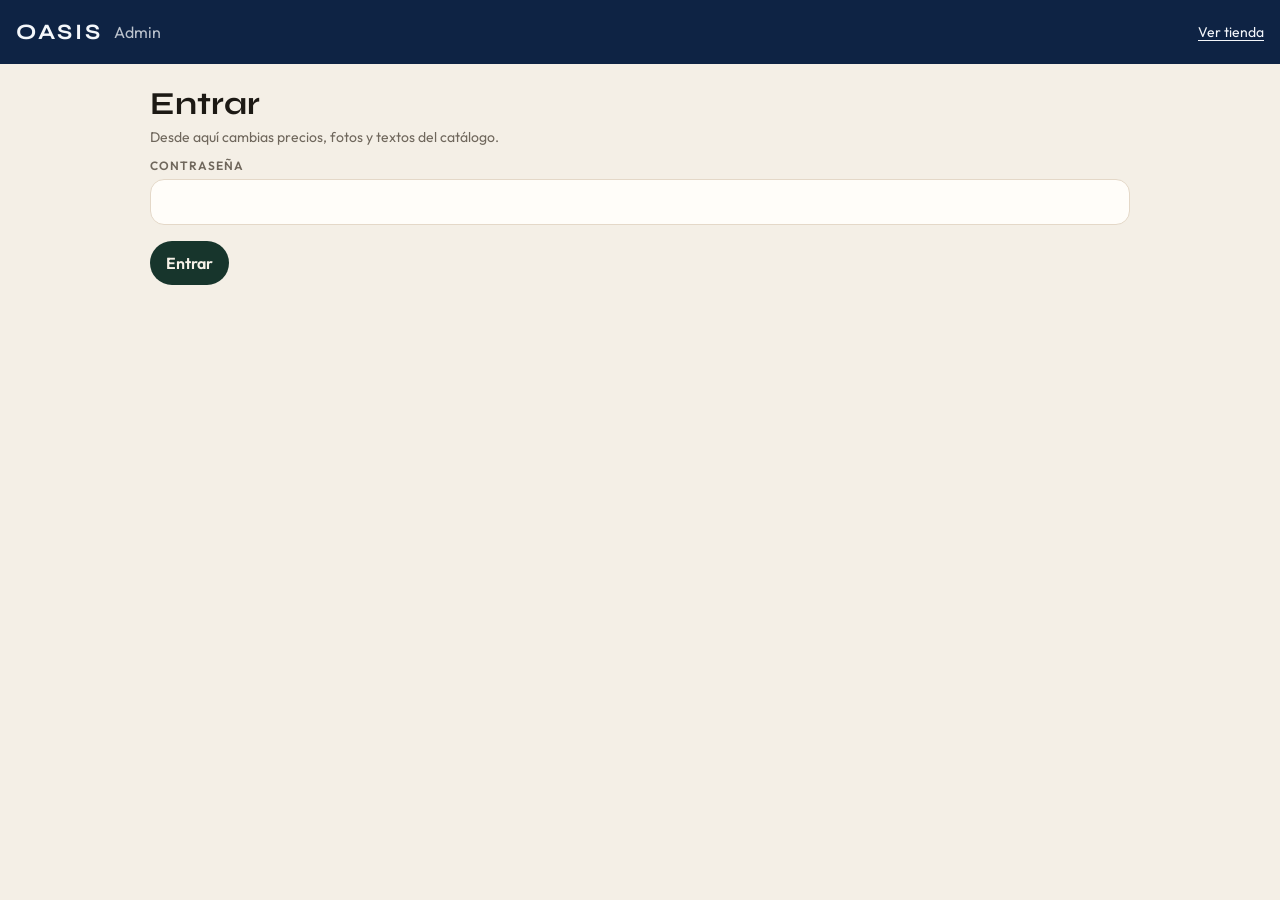
==== admin/index.html @ 055321c4 "Add the Oasis shop with catalog, cart, and admin. The store can be edited from /admin and orders go " ====
<!DOCTYPE html>
<html lang="es">
<head>
  <meta charset="utf-8">
  <meta name="viewport" content="width=device-width, initial-scale=1, viewport-fit=cover">
  <title>Admin · Oasis Tienda</title>
  <meta name="theme-color" content="#0e2344">
  <link rel="preconnect" href="https://fonts.googleapis.com">
  <link rel="preconnect" href="https://fonts.gstatic.com" crossorigin>
  <link href="https://fonts.googleapis.com/css2?family=Outfit:wght@400;500;600&family=Syne:wght@600;700&display=swap" rel="stylesheet">
  <link rel="stylesheet" href="/admin/admin.css">
</head>
<body>
  <header class="top">
    <a class="brand" href="/">Oasis</a>
    <p>Admin</p>
    <a class="back" href="/">Ver tienda</a>
  </header>

  <main id="gate" class="sheet">
    <h1>Entrar</h1>
    <p class="hint">Desde aquí cambias precios, fotos y textos del catálogo.</p>
    <form id="login">
      <label>Contraseña <input id="password" type="password" autocomplete="current-password" required></label>
      <button type="submit">Entrar</button>
      <p id="login-status" class="status" role="status"></p>
    </form>
  </main>

  <main id="desk" hidden>
    <section id="list-view">
      <div class="list-bar">
        <h1>Catálogo</h1>
        <button type="button" id="add-product">Nuevo perfume</button>
      </div>
      <div id="product-list" class="product-list"></div>
    </section>

    <section id="editor-view" hidden>
      <form id="editor" class="editor">
        <div class="editor-top">
          <h1 id="editor-title">Editar</h1>
          <button type="button" id="cancel" class="ghost">Volver</button>
        </div>
        <div class="editor-grid">
          <div class="photo-field">
            <div class="photo-frame"><img id="preview" alt=""></div>
            <label class="file">
              Cambiar foto
              <input id="photo" type="file" accept="image/jpeg,image/png,image/webp,image/gif">
            </label>
          </div>
          <div class="fields">
            <label>Casa <input name="brand" required></label>
            <label>Nombre <input name="name" required></label>
            <div class="split">
              <label>Tamaño <input name="size" placeholder="100 ml" required></label>
              <label>Precio en $ <input name="price" type="number" min="0" step="0.01" required></label>
            </div>
            <label>Categoría
              <select name="family">
                <option value="caballero">Caballero</option>
                <option value="dama">Dama</option>
                <option value="otros">Otros</option>
              </select>
            </label>
            <label>Notas cortas <input name="accords" placeholder="Dátil, canela y vainilla"></label>
            <label>Descripción <textarea name="summary" rows="3"></textarea></label>
            <fieldset>
              <legend>Pirámide</legend>
              <div id="notes"></div>
              <button type="button" id="add-note" class="ghost">Añadir nota</button>
            </fieldset>
          </div>
        </div>
        <div class="editor-actions">
          <button type="submit">Guardar</button>
          <button type="button" id="remove" class="danger">Eliminar</button>
        </div>
        <p id="editor-status" class="status" role="status"></p>
      </form>
    </section>
  </main>

  <script src="/admin/admin.js"></script>
</body>
</html>
---- admin/admin.css ----
:root {
  --navy: #0e2344;
  --ink: #1c1914;
  --cream: #f4efe6;
  --card: #fffdf9;
  --line: #e4d8c8;
  --muted: #6f675c;
  --green: #17352c;
  color-scheme: light;
}

* { box-sizing: border-box; }

body {
  margin: 0;
  font-family: Outfit, "Segoe UI", sans-serif;
  color: var(--ink);
  background: var(--cream);
}

h1, p { margin: 0; }

button, input, select, textarea { font: inherit; color: inherit; }

.top {
  display: flex;
  align-items: center;
  gap: 12px;
  min-height: 64px;
  padding: 8px 16px;
  background: var(--navy);
  color: #f4f7fb;
}

.brand {
  color: inherit;
  font-family: Syne, sans-serif;
  font-size: 22px;
  font-weight: 700;
  letter-spacing: 0.12em;
  text-transform: uppercase;
  text-decoration: none;
}

.top p { margin-right: auto; opacity: 0.75; }

.back {
  color: inherit;
  font-size: 14px;
  text-decoration: underline;
  text-underline-offset: 3px;
}

.sheet, #desk { width: min(980px, calc(100% - 28px)); margin: 24px auto 48px; }

h1 {
  font-family: Syne, sans-serif;
  font-size: 32px;
  line-height: 1;
}

.hint, .status { margin-top: 8px; color: var(--muted); font-size: 14px; }

form label, .file {
  display: block;
  margin-top: 12px;
  color: var(--muted);
  font-size: 12px;
  font-weight: 600;
  letter-spacing: 0.08em;
  text-transform: uppercase;
}

input, select, textarea {
  display: block;
  width: 100%;
  margin-top: 6px;
  padding: 12px 14px;
  border: 1px solid var(--line);
  border-radius: 14px;
  background: var(--card);
  font-size: 16px;
  letter-spacing: 0;
  text-transform: none;
}

textarea { resize: vertical; }

button {
  margin-top: 16px;
  border: 0;
  border-radius: 999px;
  background: var(--green);
  color: #f6f1e8;
  padding: 12px 16px;
  font-weight: 600;
  cursor: pointer;
}

.ghost {
  background: transparent;
  color: var(--navy);
  border: 1px solid var(--navy);
}

.danger { background: transparent; color: #8d2f2f; border: 1px solid #e4c4c4; }

.list-bar, .editor-top, .editor-actions {
  display: flex;
  align-items: center;
  justify-content: space-between;
  gap: 12px;
}

.list-bar button, .editor-top button, .editor-actions button { margin-top: 0; }

.product-list {
  display: grid;
  gap: 12px;
  margin-top: 16px;
}

.item {
  display: grid;
  grid-template-columns: 72px 1fr auto;
  gap: 12px;
  align-items: center;
  width: 100%;
  margin: 0;
  padding: 10px;
  border: 0;
  border-radius: 18px;
  background: var(--card);
  text-align: left;
  cursor: pointer;
}

.item img, .photo-frame img {
  width: 100%;
  height: 100%;
  object-fit: cover;
}

.item img {
  height: 92px;
  border-radius: 32px 32px 10px 10px;
  background: #efe4d2;
}

.item strong {
  display: block;
  font-family: Syne, sans-serif;
  font-size: 18px;
}

.item span, .meta { color: var(--muted); font-size: 13px; }

.item b { font-weight: 600; }

.photo-frame {
  height: 280px;
  overflow: hidden;
  border-radius: 90px 90px 18px 18px;
  background: #efe4d2;
}

.file input { position: absolute; width: 1px; height: 1px; overflow: hidden; clip: rect(0 0 0 0); }

.file {
  width: fit-content;
  margin-top: 12px;
  padding: 10px 14px;
  border-radius: 999px;
  background: var(--navy);
  color: #f4f7fb;
  cursor: pointer;
}

fieldset {
  margin: 18px 0 0;
  padding: 12px;
  border: 1px solid var(--line);
  border-radius: 16px;
}

legend { padding: 0 6px; color: var(--muted); font-size: 12px; letter-spacing: 0.08em; text-transform: uppercase; }

.note-row { display: grid; grid-template-columns: 110px 1fr; gap: 8px; }

.split { display: grid; grid-template-columns: 1fr 1fr; gap: 12px; }

@media (min-width: 800px) {
  .editor-grid { display: grid; grid-template-columns: 280px 1fr; gap: 28px; align-items: start; }
  .photo-field { position: sticky; top: 16px; }
}
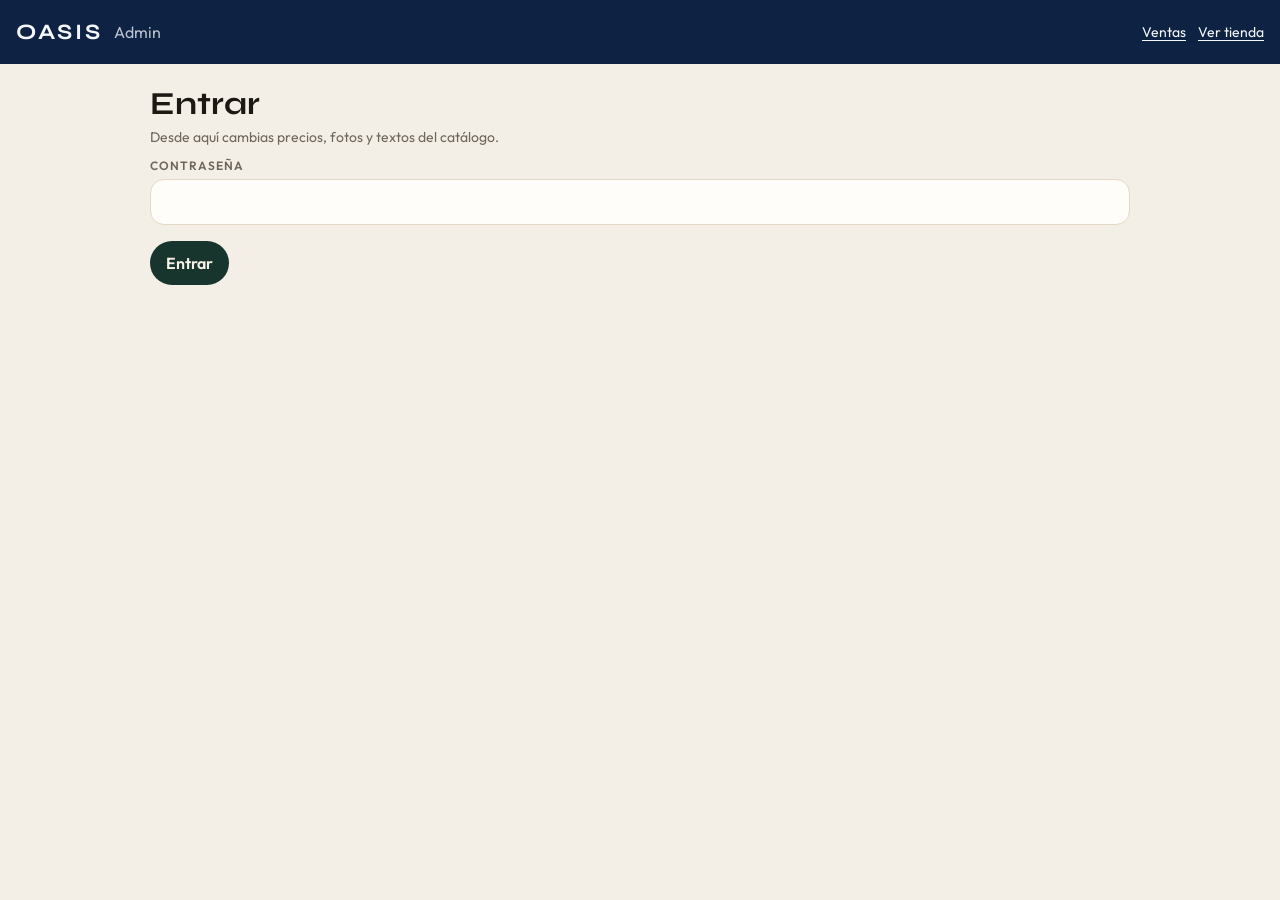
==== commit 9694b303: "Add the sales page so /admin/ventas can load. Co-authored-by: Cursor <cursoragent@cursor.com>" ====
--- a/admin/index.html
+++ b/admin/index.html
@@ -14,6 +14,7 @@
   <header class="top">
     <a class="brand" href="/">Oasis</a>
     <p>Admin</p>
+    <a class="back" href="/admin/ventas">Ventas</a>
     <a class="back" href="/">Ver tienda</a>
   </header>
 
@@ -34,6 +35,25 @@
         <button type="button" id="add-product">Nuevo perfume</button>
       </div>
       <div id="product-list" class="product-list"></div>
+      <section class="tools">
+        <h2>Respaldo y carga</h2>
+        <p class="hint">Las fotos se comprimen solas al guardar. Puedes subirlas tal cual desde el teléfono.</p>
+        <div class="tool-row">
+          <button type="button" id="download-backup">Descargar respaldo</button>
+          <label class="file">Restaurar respaldo
+            <input id="restore-backup" type="file" accept=".zip,application/zip">
+          </label>
+        </div>
+        <p class="hint">El respaldo es un zip con catalogo.csv y la carpeta imagenes. Se abre en Excel. Restaurar reemplaza el catálogo.</p>
+        <div class="tool-row">
+          <button type="button" id="download-template" class="ghost">Plantilla CSV</button>
+          <label class="file">Cargar CSV o zip
+            <input id="import-catalog" type="file" accept=".csv,.zip,text/csv,application/zip">
+          </label>
+        </div>
+        <p class="hint">Para varios perfumes, llena la plantilla. Categoría: caballero, dama u otros. Si el archivo trae fotos, van en la carpeta imagenes y la columna foto lleva el nombre del archivo. Esta carga agrega o actualiza, y no borra el resto.</p>
+        <p id="tools-status" class="status" role="status"></p>
+      </section>
     </section>
 
     <section id="editor-view" hidden>
@@ -49,6 +69,7 @@
               Cambiar foto
               <input id="photo" type="file" accept="image/jpeg,image/png,image/webp,image/gif">
             </label>
+            <p class="hint">Se comprime sola al guardar.</p>
           </div>
           <div class="fields">
             <label>Casa <input name="brand" required></label>
--- a/admin/admin.css
+++ b/admin/admin.css
@@ -11,6 +11,8 @@
 
 * { box-sizing: border-box; }
 
+[hidden] { display: none !important; }
+
 body {
   margin: 0;
   font-family: Outfit, "Segoe UI", sans-serif;
@@ -189,6 +191,59 @@
 
 .split { display: grid; grid-template-columns: 1fr 1fr; gap: 12px; }
 
+.tools {
+  margin-top: 28px;
+  padding: 16px;
+  border: 1px solid var(--line);
+  border-radius: 18px;
+  background: var(--card);
+}
+
+.tools h2 {
+  margin: 0;
+  font-family: Syne, sans-serif;
+  font-size: 22px;
+}
+
+.tool-row {
+  display: flex;
+  flex-wrap: wrap;
+  gap: 8px;
+  align-items: center;
+  margin-top: 12px;
+}
+
+.tool-row button,
+.tool-row .file { margin-top: 0; }
+
+.list-title {
+  margin: 28px 0 0;
+  font-family: Syne, sans-serif;
+  font-size: 22px;
+}
+
+.sale {
+  display: grid;
+  gap: 4px;
+  margin-top: 12px;
+  padding: 14px;
+  border-radius: 18px;
+  background: var(--card);
+}
+
+.sale strong { font-family: Syne, sans-serif; font-size: 18px; }
+
+.sale p { color: var(--muted); font-size: 14px; }
+
+.sale .row {
+  display: flex;
+  align-items: center;
+  justify-content: space-between;
+  gap: 12px;
+}
+
+.sale button { margin-top: 0; }
+
 @media (min-width: 800px) {
   .editor-grid { display: grid; grid-template-columns: 280px 1fr; gap: 28px; align-items: start; }
   .photo-field { position: sticky; top: 16px; }
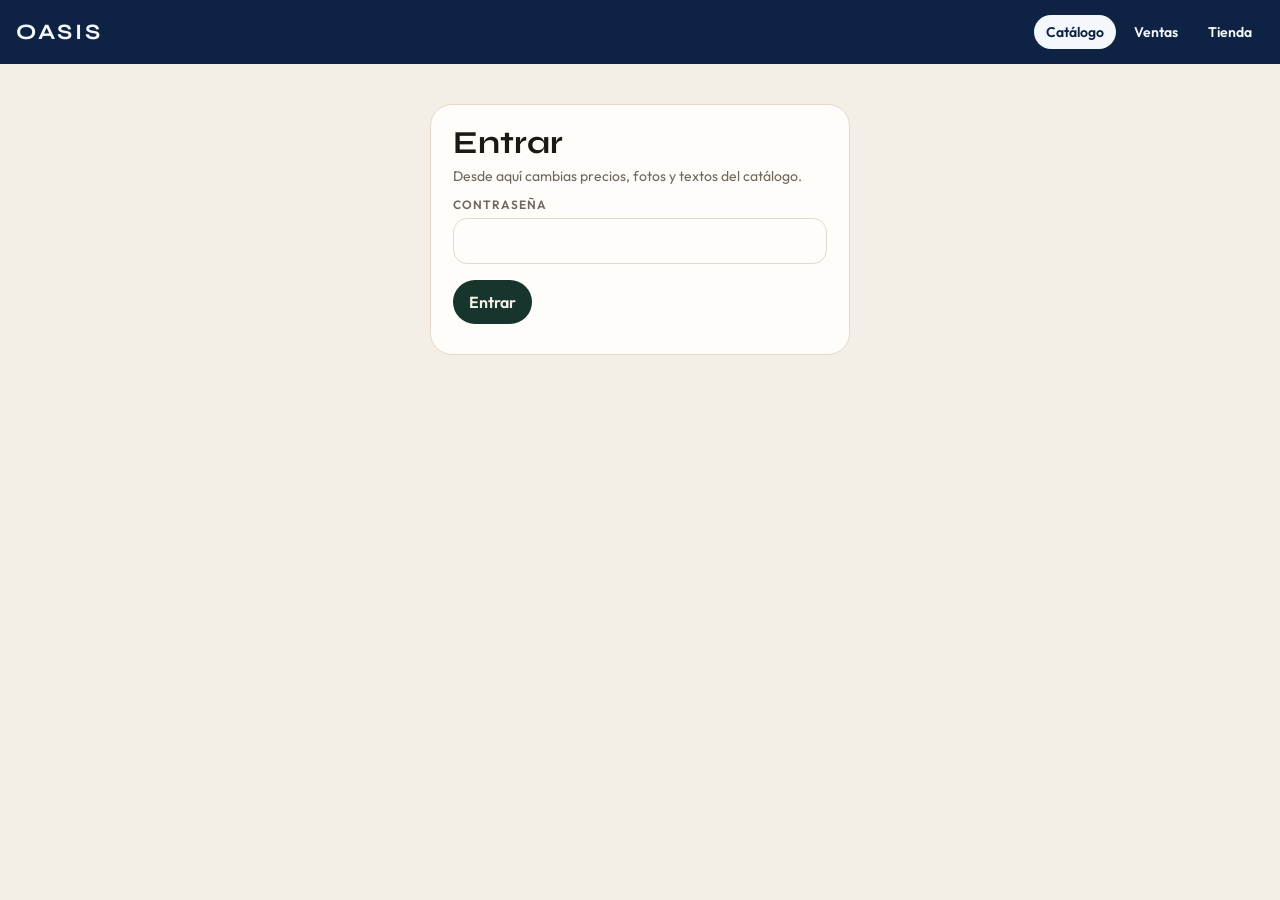
==== commit 584ccb29: "Make the catalog admin easier to search, edit, and use on a phone. Co-authored-by: Cursor <cursorage" ====
--- a/admin/index.html
+++ b/admin/index.html
@@ -13,9 +13,11 @@
 <body>
   <header class="top">
     <a class="brand" href="/">Oasis</a>
-    <p>Admin</p>
-    <a class="back" href="/admin/ventas">Ventas</a>
-    <a class="back" href="/">Ver tienda</a>
+    <nav class="nav" aria-label="Admin">
+      <a href="/admin" aria-current="page">Catálogo</a>
+      <a href="/admin/ventas">Ventas</a>
+      <a href="/">Tienda</a>
+    </nav>
   </header>
 
   <main id="gate" class="sheet">
@@ -28,63 +30,124 @@
     </form>
   </main>
 
-  <main id="desk" hidden>
+  <main id="desk" class="catalog" hidden>
+    <section class="stats" id="catalog-stats" aria-label="Resumen del catálogo">
+      <article><span>Perfumes</span><strong id="stat-count">0</strong></article>
+      <article><span>Caballero</span><strong id="stat-caballero">0</strong></article>
+      <article><span>Dama</span><strong id="stat-dama">0</strong></article>
+      <article><span>Otros</span><strong id="stat-otros">0</strong></article>
+    </section>
+
     <section id="list-view">
       <div class="list-bar">
-        <h1>Catálogo</h1>
+        <div>
+          <h1>Catálogo</h1>
+          <p id="shown" class="hint"></p>
+        </div>
         <button type="button" id="add-product">Nuevo perfume</button>
       </div>
+
+      <div class="toolbar">
+        <label>Buscar
+          <input id="find" type="search" placeholder="Nombre o casa" autocomplete="off">
+        </label>
+        <label>Orden
+          <select id="sort">
+            <option value="catalogo">Como está en la tienda</option>
+            <option value="precio-asc">Menor precio</option>
+            <option value="precio-desc">Mayor precio</option>
+            <option value="az">A-Z</option>
+          </select>
+        </label>
+        <div class="filters" id="filters">
+          <button type="button" data-filter="todos" aria-pressed="true">Todos</button>
+          <button type="button" data-filter="caballero">Caballero</button>
+          <button type="button" data-filter="dama">Dama</button>
+          <button type="button" data-filter="otros">Otros</button>
+        </div>
+      </div>
+
       <div id="product-list" class="product-list"></div>
+      <p id="empty" class="empty" hidden>Ningún perfume coincide con esta búsqueda.</p>
+
       <section class="tools">
-        <h2>Respaldo y carga</h2>
-        <p class="hint">Las fotos se comprimen solas al guardar. Puedes subirlas tal cual desde el teléfono.</p>
-        <div class="tool-row">
-          <button type="button" id="download-backup">Descargar respaldo</button>
-          <label class="file">Restaurar respaldo
-            <input id="restore-backup" type="file" accept=".zip,application/zip">
-          </label>
+        <h2>Archivos</h2>
+        <div class="tool-grid">
+          <article>
+            <h3>Respaldo</h3>
+            <p>Un zip con el catálogo y las fotos. El CSV se abre en Excel.</p>
+            <button type="button" id="download-backup">Descargar respaldo</button>
+          </article>
+          <article>
+            <h3>Restaurar</h3>
+            <p>Reemplaza el catálogo y las fotos por las de un respaldo.</p>
+            <label class="file">Elegir respaldo
+              <input id="restore-backup" type="file" accept=".zip,application/zip">
+            </label>
+          </article>
+          <article>
+            <h3>Carga masiva</h3>
+            <p>Agrega o actualiza. No borra los perfumes que no vengan en el archivo. Categoría: caballero, dama u otros.</p>
+            <button type="button" id="download-template" class="ghost">Plantilla CSV</button>
+            <label class="file">Cargar CSV o zip
+              <input id="import-catalog" type="file" accept=".csv,.zip,text/csv,application/zip">
+            </label>
+          </article>
         </div>
-        <p class="hint">El respaldo es un zip con catalogo.csv y la carpeta imagenes. Se abre en Excel. Restaurar reemplaza el catálogo.</p>
-        <div class="tool-row">
-          <button type="button" id="download-template" class="ghost">Plantilla CSV</button>
-          <label class="file">Cargar CSV o zip
-            <input id="import-catalog" type="file" accept=".csv,.zip,text/csv,application/zip">
-          </label>
-        </div>
-        <p class="hint">Para varios perfumes, llena la plantilla. Categoría: caballero, dama u otros. Si el archivo trae fotos, van en la carpeta imagenes y la columna foto lleva el nombre del archivo. Esta carga agrega o actualiza, y no borra el resto.</p>
         <p id="tools-status" class="status" role="status"></p>
       </section>
     </section>
 
     <section id="editor-view" hidden>
-      <form id="editor" class="editor">
+      <form id="editor" class="editor" autocomplete="off">
         <div class="editor-top">
-          <h1 id="editor-title">Editar</h1>
-          <button type="button" id="cancel" class="ghost">Volver</button>
+          <div>
+            <h1 id="editor-title">Editar</h1>
+            <p class="hint">La foto se comprime sola al guardar.</p>
+          </div>
+          <div class="top-actions">
+            <button type="button" id="cancel" class="ghost">Volver</button>
+            <button type="submit">Guardar</button>
+          </div>
         </div>
         <div class="editor-grid">
           <div class="photo-field">
-            <div class="photo-frame"><img id="preview" alt=""></div>
-            <label class="file">
-              Cambiar foto
-              <input id="photo" type="file" accept="image/jpeg,image/png,image/webp,image/gif">
-            </label>
-            <p class="hint">Se comprime sola al guardar.</p>
+            <button type="button" class="photo-frame" id="photo-drop">
+              <img id="preview" alt="" hidden>
+              <span id="photo-empty">Toca para elegir la foto<br>o suéltala aquí</span>
+            </button>
+            <input id="photo" type="file" accept="image/jpeg,image/png,image/webp,image/gif" hidden>
           </div>
           <div class="fields">
-            <label>Casa <input name="brand" required></label>
-            <label>Nombre <input name="name" required></label>
             <div class="split">
-              <label>Tamaño <input name="size" placeholder="100 ml" required></label>
-              <label>Precio en $ <input name="price" type="number" min="0" step="0.01" required></label>
+              <label>Casa <input name="brand" required></label>
+              <label>Nombre <input name="name" required></label>
             </div>
-            <label>Categoría
-              <select name="family">
-                <option value="caballero">Caballero</option>
-                <option value="dama">Dama</option>
-                <option value="otros">Otros</option>
-              </select>
+            <label>Tamaño
+              <input name="size" placeholder="100 ml" required>
             </label>
+            <div class="chips" id="size-chips">
+              <button type="button" data-size="50 ml">50 ml</button>
+              <button type="button" data-size="75 ml">75 ml</button>
+              <button type="button" data-size="90 ml">90 ml</button>
+              <button type="button" data-size="100 ml">100 ml</button>
+              <button type="button" data-size="105 ml">105 ml</button>
+            </div>
+            <div class="split">
+              <label>Precio en $
+                <input name="price" type="number" min="0" step="0.01" required>
+                <span id="price-preview" class="hint"></span>
+              </label>
+              <div>
+                <p class="choice-label">Categoría</p>
+                <div class="choices" id="family-choices">
+                  <button type="button" data-family="caballero">Caballero</button>
+                  <button type="button" data-family="dama">Dama</button>
+                  <button type="button" data-family="otros">Otros</button>
+                </div>
+                <input type="hidden" name="family" value="otros">
+              </div>
+            </div>
             <label>Notas cortas <input name="accords" placeholder="Dátil, canela y vainilla"></label>
             <label>Descripción <textarea name="summary" rows="3"></textarea></label>
             <fieldset>
@@ -96,6 +159,7 @@
         </div>
         <div class="editor-actions">
           <button type="submit">Guardar</button>
+          <button type="button" id="duplicate" class="ghost">Duplicar</button>
           <button type="button" id="remove" class="danger">Eliminar</button>
         </div>
         <p id="editor-status" class="status" role="status"></p>
--- a/admin/admin.css
+++ b/admin/admin.css
@@ -27,6 +27,7 @@
 .top {
   display: flex;
   align-items: center;
+  flex-wrap: wrap;
   gap: 12px;
   min-height: 64px;
   padding: 8px 16px;
@@ -46,6 +47,27 @@
 
 .top p { margin-right: auto; opacity: 0.75; }
 
+.nav {
+  display: flex;
+  flex-wrap: wrap;
+  gap: 6px;
+  margin-left: auto;
+}
+
+.nav a {
+  color: inherit;
+  padding: 8px 12px;
+  border-radius: 999px;
+  font-size: 14px;
+  font-weight: 600;
+  text-decoration: none;
+}
+
+.nav a[aria-current="page"] {
+  background: #f4f7fb;
+  color: var(--navy);
+}
+
 .back {
   color: inherit;
   font-size: 14px;
@@ -53,7 +75,16 @@
   text-underline-offset: 3px;
 }
 
-.sheet, #desk { width: min(980px, calc(100% - 28px)); margin: 24px auto 48px; }
+#gate {
+  width: min(420px, calc(100% - 28px));
+  margin: 40px auto;
+  padding: 22px;
+  border: 1px solid var(--line);
+  border-radius: 22px;
+  background: var(--card);
+}
+
+.sheet, #desk { width: min(1120px, calc(100% - 28px)); margin: 20px auto 72px; }
 
 h1 {
   font-family: Syne, sans-serif;
@@ -130,9 +161,10 @@
   width: 100%;
   margin: 0;
   padding: 10px;
-  border: 0;
+  border: 1px solid var(--line);
   border-radius: 18px;
   background: var(--card);
+  color: var(--ink);
   text-align: left;
   cursor: pointer;
 }
@@ -140,7 +172,7 @@
 .item img, .photo-frame img {
   width: 100%;
   height: 100%;
-  object-fit: cover;
+  object-fit: contain;
 }
 
 .item img {
@@ -151,6 +183,7 @@
 
 .item strong {
   display: block;
+  color: var(--ink);
   font-family: Syne, sans-serif;
   font-size: 18px;
 }
@@ -189,7 +222,11 @@
 
 .note-row { display: grid; grid-template-columns: 110px 1fr; gap: 8px; }
 
-.split { display: grid; grid-template-columns: 1fr 1fr; gap: 12px; }
+.split { display: grid; gap: 12px; }
+
+@media (min-width: 640px) {
+  .split { grid-template-columns: 1fr 1fr; }
+}
 
 .tools {
   margin-top: 28px;
@@ -248,3 +285,256 @@
   .editor-grid { display: grid; grid-template-columns: 280px 1fr; gap: 28px; align-items: start; }
   .photo-field { position: sticky; top: 16px; }
 }
+
+.stats {
+  display: grid;
+  grid-template-columns: repeat(2, minmax(0, 1fr));
+  gap: 10px;
+  margin-bottom: 16px;
+}
+
+.stats article {
+  padding: 14px;
+  border-radius: 18px;
+  background: var(--navy);
+  color: #f4f7fb;
+}
+
+.stats span {
+  display: block;
+  font-size: 12px;
+  letter-spacing: 0.08em;
+  text-transform: uppercase;
+  opacity: 0.7;
+}
+
+.stats strong {
+  display: block;
+  margin-top: 6px;
+  font-family: Syne, sans-serif;
+  font-size: 26px;
+}
+
+.toolbar {
+  display: grid;
+  gap: 10px;
+  margin-top: 16px;
+}
+
+.toolbar label {
+  display: block;
+  color: var(--muted);
+  font-size: 12px;
+  font-weight: 600;
+  letter-spacing: 0.08em;
+  text-transform: uppercase;
+}
+
+.filters, .choices, .chips {
+  display: flex;
+  flex-wrap: wrap;
+  gap: 8px;
+}
+
+.filters { margin-top: 2px; }
+
+.filters button, .choices button, .chips button {
+  margin: 0;
+  border: 1px solid var(--line);
+  background: #fff;
+  color: var(--ink);
+}
+
+.filters button[aria-pressed="true"],
+.choices button[aria-pressed="true"],
+.chips button[aria-pressed="true"] {
+  border-color: var(--navy);
+  background: var(--navy);
+  color: #f4f7fb;
+}
+
+.choice-label {
+  margin: 12px 0 0;
+  color: var(--muted);
+  font-size: 12px;
+  font-weight: 600;
+  letter-spacing: 0.08em;
+  text-transform: uppercase;
+}
+
+.choices, .chips { margin-top: 8px; }
+
+.empty {
+  margin-top: 16px;
+  padding: 18px;
+  border: 1px dashed var(--line);
+  border-radius: 18px;
+  background: var(--card);
+  color: var(--muted);
+}
+
+.item-copy { display: grid; gap: 4px; min-width: 0; }
+
+.item .price {
+  color: var(--navy);
+  font-family: Syne, sans-serif;
+  font-size: 18px;
+}
+
+.badge {
+  width: fit-content;
+  margin-top: 2px;
+  padding: 3px 8px;
+  border-radius: 999px;
+  background: #efe4d2;
+  color: var(--ink);
+  font-size: 12px;
+  font-weight: 600;
+}
+
+.badge.caballero { background: #e4ebf5; color: var(--navy); }
+.badge.dama { background: #f6e4ea; color: #6d3144; }
+.badge.otros { background: #efe4d2; color: #6a4214; }
+
+.photo-frame {
+  display: grid;
+  place-items: center;
+  width: 100%;
+  margin: 0;
+  padding: 0;
+  border: 0;
+  background: #efe4d2;
+  color: var(--muted);
+  font-size: 14px;
+  font-weight: 500;
+  letter-spacing: 0;
+  text-transform: none;
+  cursor: pointer;
+}
+
+.photo-frame.over { outline: 3px solid var(--navy); }
+.photo-frame.empty { border: 1px dashed #c8b8a2; }
+
+#photo-empty { padding: 24px; text-align: center; line-height: 1.4; }
+
+#price-preview {
+  display: block;
+  margin-top: 6px;
+  color: var(--navy);
+  font-family: Syne, sans-serif;
+  font-size: 20px;
+  letter-spacing: 0;
+  text-transform: none;
+}
+
+.note-row {
+  display: grid;
+  grid-template-columns: 1fr auto;
+  gap: 8px;
+  margin-top: 8px;
+}
+
+.note-row .note-value { grid-column: 1; }
+
+.note-remove {
+  grid-column: 2;
+  grid-row: 1 / span 2;
+  align-self: center;
+  width: 42px;
+  height: 42px;
+  margin: 0;
+  padding: 0;
+  border: 1px solid var(--line);
+  border-radius: 12px;
+  background: #fff;
+  color: #8d2f2f;
+}
+
+.editor-top {
+  position: sticky;
+  top: 0;
+  z-index: 3;
+  padding: 10px 0;
+  background: var(--cream);
+}
+
+@media (max-width: 700px) {
+  .editor-top { display: grid; justify-items: start; }
+}
+
+.top-actions { display: flex; gap: 8px; align-items: center; }
+.top-actions button { margin: 0; }
+
+.editor-actions {
+  position: static;
+  z-index: 1;
+  margin-top: 8px;
+  padding: 12px 0 0;
+  background: none;
+}
+
+.editor-actions button { flex: 1 1 140px; }
+
+.tool-grid {
+  display: grid;
+  gap: 12px;
+  margin-top: 12px;
+}
+
+.tool-grid article {
+  display: flex;
+  flex-direction: column;
+  align-items: flex-start;
+  gap: 8px;
+  padding: 14px;
+  border-radius: 16px;
+  background: #f7f1e7;
+}
+
+.tool-grid h3 {
+  margin: 0;
+  font-family: Syne, sans-serif;
+  font-size: 18px;
+}
+
+.tool-grid p {
+  color: var(--muted);
+  font-size: 14px;
+  line-height: 1.4;
+}
+
+.tool-grid button,
+.tool-grid .file {
+  width: 100%;
+  margin-top: auto;
+  text-align: center;
+  letter-spacing: 0;
+  text-transform: none;
+  font-size: 16px;
+  font-weight: 600;
+}
+
+.status:not(:empty) {
+  padding: 10px 12px;
+  border-radius: 12px;
+  background: #efe4d2;
+  color: var(--ink);
+}
+
+@media (min-width: 800px) {
+  .catalog .stats { grid-template-columns: repeat(4, minmax(0, 1fr)); }
+  .toolbar { grid-template-columns: 1fr 220px; align-items: end; }
+  .filters { grid-column: 1 / -1; }
+  .product-list { grid-template-columns: repeat(auto-fill, minmax(250px, 1fr)); }
+  .item {
+    grid-template-columns: 1fr;
+    align-items: stretch;
+    min-height: 100%;
+  }
+  .item img { height: 210px; }
+  .item .price { justify-self: start; font-size: 22px; }
+  .note-row { grid-template-columns: 140px 1fr auto; }
+  .note-row .note-value { grid-column: 2; }
+  .note-remove { grid-column: 3; grid-row: 1; }
+  .tool-grid { grid-template-columns: repeat(3, minmax(0, 1fr)); }
+}
